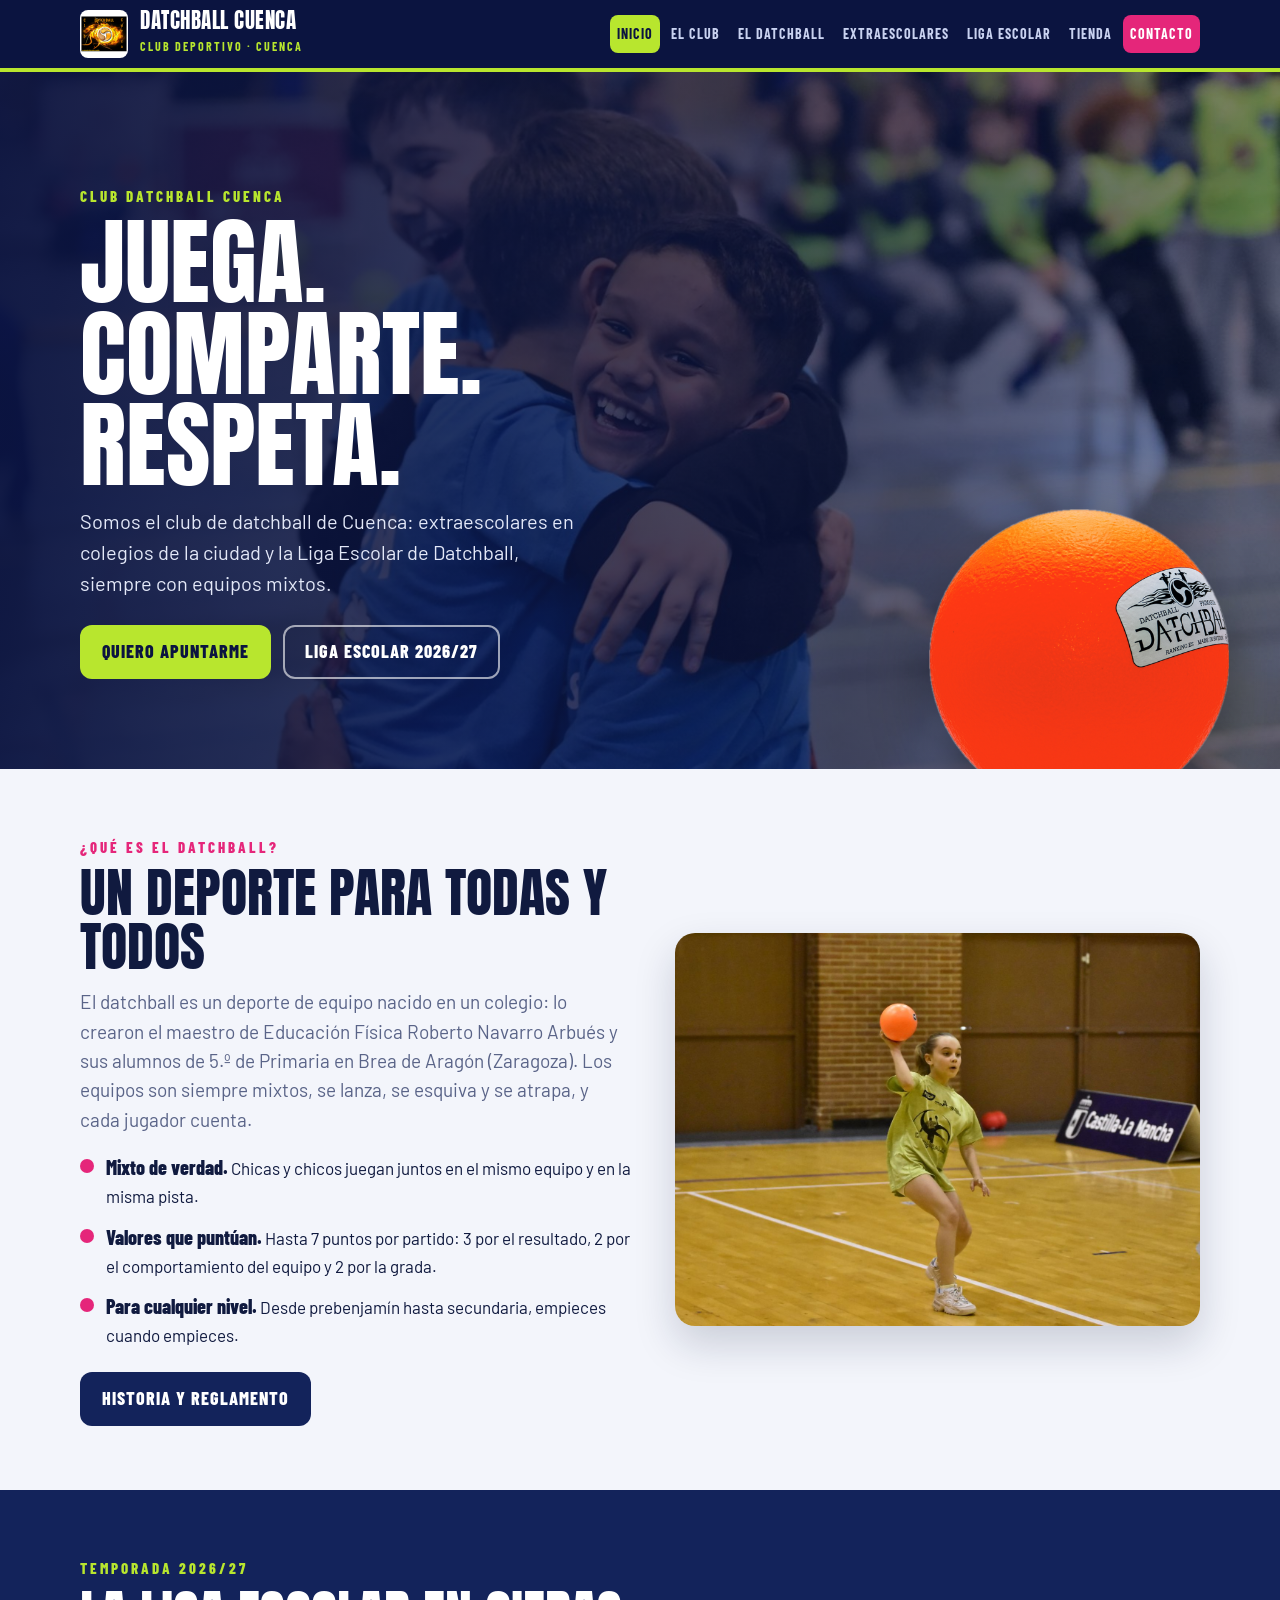
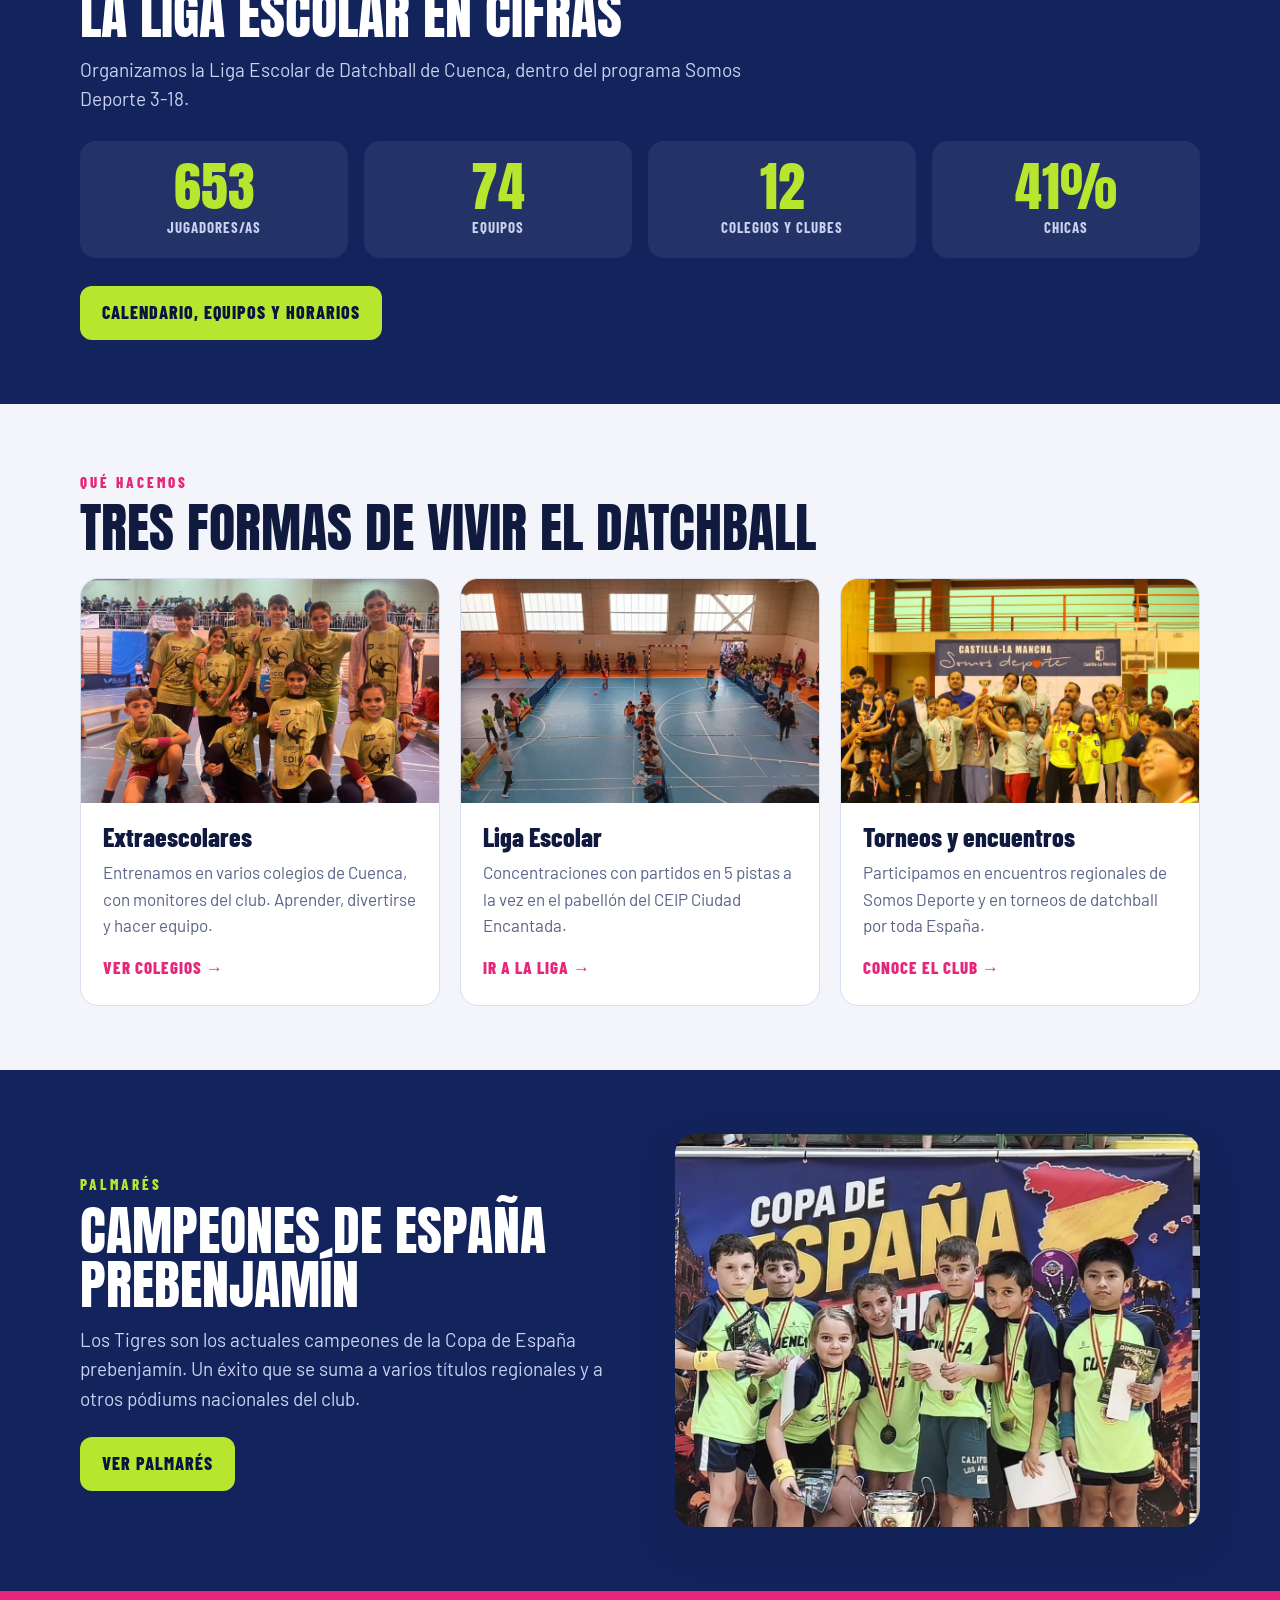
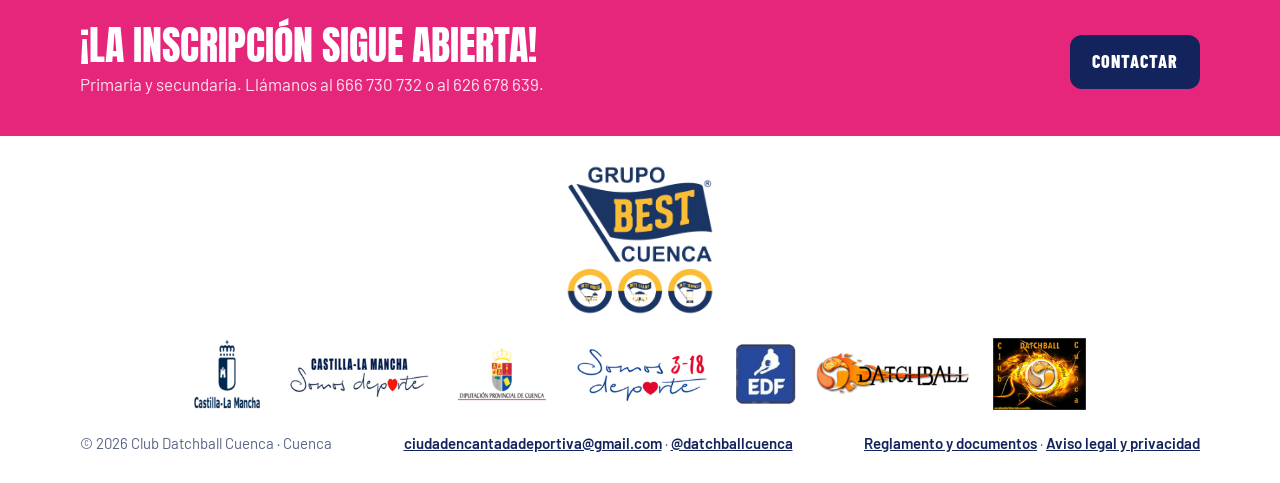
==== index.html @ ec52ca67 "Publicar web Club Datchball Cuenca" ====
<!doctype html>
<html lang="es"><head><meta charset="utf-8"><meta name="viewport" content="width=device-width,initial-scale=1">
<title>Club Datchball Cuenca · Deporte mixto en Cuenca</title>
<meta name="description" content="Club Datchball Cuenca: extraescolares de datchball en colegios de Cuenca y organización de la Liga Escolar de Datchball 2026/27.">
<meta property="og:title" content="Club Datchball Cuenca · Deporte mixto en Cuenca"><meta property="og:description" content="Club Datchball Cuenca: extraescolares de datchball en colegios de Cuenca y organización de la Liga Escolar de Datchball 2026/27."><meta property="og:image" content="img/hero.jpg"><meta property="og:locale" content="es_ES">
<link rel="icon" href="img/logo-club.png">
<link rel="preconnect" href="https://fonts.googleapis.com"><link rel="preconnect" href="https://fonts.gstatic.com" crossorigin>
<link rel="stylesheet" href="https://fonts.googleapis.com/css2?family=Barlow+Condensed:wght@600;700;800&family=Barlow:wght@400;500;600;700&display=swap">
<link rel="stylesheet" href="css/style.css">
</head><body>
<header class="top"><div class="wrap topin">
 <a class="brand" href="index.html"><img src="img/logo-club.png" alt="Escudo del Club Datchball Cuenca" width="48" height="48"><span><b>DATCHBALL CUENCA</b><small>Club deportivo · Cuenca</small></span></a>
 <button class="burger" aria-label="Abrir menú" aria-expanded="false" onclick="const n=document.getElementById('menu');n.classList.toggle('open');this.setAttribute('aria-expanded',n.classList.contains('open'))">☰</button>
 <nav class="menu" id="menu" aria-label="Menú principal"><a href="index.html" aria-current="page">Inicio</a><a href="club.html">El club</a><a href="datchball.html">El datchball</a><a href="extraescolares.html">Extraescolares</a><a href="liga/index.html">Liga escolar</a><a href="tienda.html">Tienda</a><a href="contacto.html" class="cta">Contacto</a></nav>
</div></header>
<main>

<section class="hero"><img src="img/hero.jpg" alt="">
 <div class="wrap"><span class="eyebrow">Club Datchball Cuenca</span>
  <h1>Juega. Comparte. Respeta.</h1>
  <p>Somos el club de datchball de Cuenca: extraescolares en colegios de la ciudad y la Liga Escolar de Datchball, siempre con equipos mixtos.</p>
  <div class="btns"><a class="btn" href="extraescolares.html">Quiero apuntarme</a><a class="btn ghost" href="liga/index.html">Liga escolar 2026/27</a></div>
 </div><img class="ball" src="img/ball_orange.png" alt=""></section>

<section class="blk"><div class="wrap split">
 <div><span class="eyebrow">¿Qué es el datchball?</span><h2 class="h2">Un deporte para todas y todos</h2>
  <p class="lead">El datchball es un deporte de equipo nacido en un colegio: lo crearon el maestro de Educación Física Roberto Navarro Arbués y sus alumnos de 5.º de Primaria en Brea de Aragón (Zaragoza). Los equipos son siempre mixtos, se lanza, se esquiva y se atrapa, y cada jugador cuenta.</p>
  <ul class="vals">
   <li><span><b>Mixto de verdad.</b> Chicas y chicos juegan juntos en el mismo equipo y en la misma pista.</span></li>
   <li><span><b>Valores que puntúan.</b> Hasta 7 puntos por partido: 3 por el resultado, 2 por el comportamiento del equipo y 2 por la grada.</span></li>
   <li><span><b>Para cualquier nivel.</b> Desde prebenjamín hasta secundaria, empieces cuando empieces.</span></li>
  </ul>
  <div class="btns" style="margin-top:24px"><a class="btn navy" href="datchball.html">Historia y reglamento</a></div></div>
 <div class="photo"><img src="img/lanz.jpg" alt="Jugadora lanzando en un partido de datchball"></div>
</div></section>

<section class="blk navy"><div class="wrap">
 <span class="eyebrow" style="color:var(--lime)">Temporada 2026/27</span><h2 class="h2">La liga escolar en cifras</h2>
 <p class="lead">Organizamos la Liga Escolar de Datchball de Cuenca, dentro del programa Somos Deporte 3-18.</p>
 <div class="stats"><div><b>653</b><span>Jugadores/as</span></div><div><b>74</b><span>Equipos</span></div><div><b>12</b><span>Colegios y clubes</span></div><div><b>41%</b><span>Chicas</span></div></div>
 <div class="btns" style="margin-top:28px"><a class="btn" href="liga/index.html">Calendario, equipos y horarios</a></div>
</div></section>

<section class="blk"><div class="wrap">
 <span class="eyebrow">Qué hacemos</span><h2 class="h2">Tres formas de vivir el datchball</h2>
 <div class="grid g3" style="margin-top:24px">
  <a class="card" href="extraescolares.html"><img class="ci" src="img/equipo1.jpg" alt=""><div class="cb"><h3>Extraescolares</h3><p>Entrenamos en varios colegios de Cuenca, con monitores del club. Aprender, divertirse y hacer equipo.</p><span class="more">Ver colegios →</span></div></a>
  <a class="card" href="liga/index.html"><img class="ci" src="img/pabellon.jpg" alt=""><div class="cb"><h3>Liga Escolar</h3><p>Concentraciones con partidos en 5 pistas a la vez en el pabellón del CEIP Ciudad Encantada.</p><span class="more">Ir a la liga →</span></div></a>
  <a class="card" href="club.html"><img class="ci" src="img/podio.jpg" alt=""><div class="cb"><h3>Torneos y encuentros</h3><p>Participamos en encuentros regionales de Somos Deporte y en torneos de datchball por toda España.</p><span class="more">Conoce el club →</span></div></a>
 </div></div></section>

<section class="blk navy"><div class="wrap split">
 <div><span class="eyebrow" style="color:var(--lime)">Palmarés</span><h2 class="h2">Campeones de España prebenjamín</h2>
  <p class="lead">Los Tigres son los actuales campeones de la Copa de España prebenjamín. Un éxito que se suma a varios títulos regionales y a otros pódiums nacionales del club.</p>
  <div class="btns" style="margin-top:24px"><a class="btn" href="club.html#palmares">Ver palmarés</a></div></div>
 <div class="photo"><img src="img/tigres-copa-espana.jpg" alt="Los Tigres, campeones de la Copa de España prebenjamín" style="aspect-ratio:4/3;object-position:center 45%"></div>
</div></section>

<section class="band"><div class="wrap"><div><h2>¡La inscripción sigue abierta!</h2><p>Primaria y secundaria. Llámanos al 666 730 732 o al 626 678 639.</p></div><a class="btn navy" href="contacto.html">Contactar</a></div></section>

</main>
<footer class="foot"><div class="wrap">
 <div class="footsp"><a href="club.html#patrocinadores"><img src="img/grupo-best-cuenca.png" alt="Grupo Best Cuenca, patrocinador principal" width="150"></a></div>
 <img class="strip" src="img/strip.png" alt="Castilla-La Mancha · Somos Deporte · Diputación de Cuenca · Somos Deporte 3-18 · Datchball · Club Datchball Cuenca">
 <div class="cols"><span>© 2026 Club Datchball Cuenca · Cuenca</span>
 <span><a href="mailto:ciudadencantadadeportiva@gmail.com">ciudadencantadadeportiva@gmail.com</a> · <a href="https://www.instagram.com/datchballcuenca/" rel="noopener">@datchballcuenca</a></span>
 <span><a href="datchball.html#documentos">Reglamento y documentos</a> · <a href="aviso-legal.html">Aviso legal y privacidad</a></span></div>
</div></footer>
</body></html>
---- css/style.css ----
@font-face{font-family:'Anton';src:url(../fonts/anton-latin-400-normal.woff2) format('woff2');font-display:swap}
:root{
  --bg:#F3F5FB;--surface:#fff;--surface2:#E9EDF7;--fg:#101A3F;--muted:#5A6488;--line:#D8DEEE;
  --navy:#13235B;--navy2:#0B1440;--lime:#B8E62E;--pink:#E5267A;--sun:#F5C518;--orange:#E9620E;
  --display:'Anton',Impact,'Arial Narrow',sans-serif;--cond:'Barlow Condensed','Arial Narrow',sans-serif;--body:'Barlow',system-ui,-apple-system,'Segoe UI',sans-serif;
}
*{box-sizing:border-box}
html{scroll-behavior:smooth}
body{margin:0;background:var(--bg);color:var(--fg);font-family:var(--body);font-size:17px;line-height:1.55}
img{max-width:100%;display:block}
a{color:inherit}
.wrap{max-width:1160px;margin:0 auto;padding-inline:20px}
/* header */
header.top{position:sticky;top:0;z-index:50;background:var(--navy2);color:#fff;border-bottom:4px solid var(--lime)}
.topin{display:flex;align-items:center;gap:16px;min-height:68px}
.brand{display:flex;align-items:center;gap:12px;text-decoration:none;margin-right:auto}
.brand img{width:48px;height:48px;border-radius:8px}
.brand b{font-family:var(--display);font-weight:400;font-size:24px;letter-spacing:.5px;line-height:1;display:block}
.brand small{font-family:var(--cond);font-weight:700;letter-spacing:2px;font-size:12px;color:var(--lime);text-transform:uppercase}
nav.menu{display:flex;gap:4px}
nav.menu a{font-family:var(--cond);font-weight:700;letter-spacing:1px;font-size:17px;text-transform:uppercase;color:#C9D2F0;text-decoration:none;padding:8px 12px;border-radius:8px;white-space:nowrap}
nav.menu a:hover{color:#fff;background:rgba(255,255,255,.08)}
nav.menu a[aria-current="page"]{background:var(--lime);color:var(--navy2)}
nav.menu a.cta{background:var(--pink);color:#fff}
.burger{display:none;background:none;border:0;color:#fff;font-size:30px;cursor:pointer;line-height:1;padding:6px}
@media (max-width:900px){
  .burger{display:block}
  nav.menu{display:none;position:absolute;left:0;right:0;top:100%;background:var(--navy2);flex-direction:column;padding:10px 20px 18px;border-bottom:4px solid var(--lime)}
  nav.menu.open{display:flex}
  nav.menu a{font-size:20px;padding:12px}
}
/* hero */
.hero{position:relative;color:#fff;background:var(--navy2);overflow:hidden}
.hero>img{position:absolute;inset:0;width:100%;height:100%;object-fit:cover;opacity:.55}
.hero::after{content:"";position:absolute;inset:0;background:linear-gradient(90deg,rgba(11,20,64,.92) 0%,rgba(11,20,64,.55) 55%,rgba(11,20,64,.1) 100%)}
.hero .wrap{position:relative;z-index:1;padding-block:110px 90px}
.hero.small .wrap{padding-block:70px 56px}
.eyebrow{font-family:var(--cond);font-weight:800;letter-spacing:3px;text-transform:uppercase;font-size:15px;color:var(--pink)}
.hero .eyebrow{color:var(--lime)}
.hero h1{font-family:var(--display);font-weight:400;font-size:clamp(46px,8vw,96px);line-height:.95;text-transform:uppercase;margin:8px 0 16px;max-width:12ch}
.hero.small h1{font-size:clamp(40px,6vw,68px);max-width:none}
.hero p{font-size:20px;max-width:46ch;margin:0 0 26px;color:#E3E8F8}
.btns{display:flex;gap:12px;flex-wrap:wrap}
.btn{display:inline-block;font-family:var(--cond);font-weight:800;letter-spacing:1px;font-size:18px;text-transform:uppercase;padding:13px 22px;border-radius:12px;text-decoration:none;background:var(--lime);color:var(--navy2);border:0;cursor:pointer}
.btn.pink{background:var(--pink);color:#fff}
.btn.ghost{background:transparent;color:#fff;box-shadow:inset 0 0 0 2px rgba(255,255,255,.6)}
.btn.navy{background:var(--navy);color:#fff}
.hero>img.ball{position:absolute;z-index:2;inset:auto 4% -40px auto;height:auto;opacity:1;object-fit:contain;width:min(30vw,300px);filter:drop-shadow(0 20px 30px rgba(0,0,0,.4))}
@media (max-width:700px){.hero>img.ball{inset:auto -20px -30px auto;width:130px;bottom:-30px;right:-20px}}
/* sections */
section.blk{padding-block:64px}
section.blk.alt{background:var(--surface)}
section.blk.navy{background:var(--navy);color:#fff}
.h2{font-family:var(--display);font-weight:400;font-size:clamp(34px,5vw,54px);line-height:1;text-transform:uppercase;margin:6px 0 14px}
.lead{color:var(--muted);max-width:62ch;font-size:19px;margin:0}
.navy .lead{color:#C9D2F0}
.grid{display:grid;gap:20px}
.g2{grid-template-columns:repeat(auto-fit,minmax(min(100%,420px),1fr))}
.g3{grid-template-columns:repeat(auto-fit,minmax(min(100%,300px),1fr))}
.g4{grid-template-columns:repeat(auto-fit,minmax(min(100%,220px),1fr))}
.split{display:grid;grid-template-columns:1.05fr 1fr;gap:44px;align-items:center}
@media (max-width:860px){.split{grid-template-columns:1fr}}
.photo{border-radius:20px;overflow:hidden;box-shadow:0 18px 40px rgba(16,26,63,.18)}
.photo img{width:100%;height:100%;object-fit:cover;aspect-ratio:4/3}
.card{background:var(--surface);border:1px solid var(--line);border-radius:18px;overflow:hidden;display:flex;flex-direction:column}
.card .ci{aspect-ratio:16/10;object-fit:cover;width:100%}
.card .cb{padding:20px 22px 24px;display:flex;flex-direction:column;gap:8px;flex:1}
.card h3{font-family:var(--cond);font-weight:800;font-size:26px;line-height:1.1;margin:0}
.card p{margin:0;color:var(--muted)}
.card .more{margin-top:auto;padding-top:8px;font-family:var(--cond);font-weight:800;letter-spacing:1px;text-transform:uppercase;color:var(--pink);text-decoration:none}
a.card{text-decoration:none;color:inherit;transition:transform .2s,box-shadow .2s}
a.card:hover{transform:translateY(-4px);box-shadow:0 14px 30px rgba(16,26,63,.14)}
.stats{display:grid;grid-template-columns:repeat(auto-fit,minmax(150px,1fr));gap:16px;margin-top:28px}
.stats div{background:rgba(255,255,255,.07);border-radius:16px;padding:18px;text-align:center}
.stats b{display:block;font-family:var(--display);font-weight:400;font-size:54px;line-height:1;color:var(--lime)}
.stats span{font-family:var(--cond);font-weight:700;letter-spacing:1px;text-transform:uppercase;font-size:15px;color:#C9D2F0}
.vals{list-style:none;padding:0;margin:18px 0 0;display:grid;gap:12px}
.vals li{display:flex;gap:12px;align-items:flex-start}
.vals li::before{content:"";flex:none;width:14px;height:14px;border-radius:50%;background:var(--pink);margin-top:7px}
.vals b{font-family:var(--cond);font-weight:800;font-size:20px}
.chip{display:inline-block;font-family:var(--cond);font-weight:700;font-size:15px;letter-spacing:.5px;padding:3px 12px;border-radius:99px;background:var(--surface2)}
.chip.lime{background:var(--lime);color:var(--navy2)}
.chip.pink{background:var(--pink);color:#fff}
.school{position:relative}
.school .tag{position:absolute;top:14px;left:14px}
.cats{display:grid;grid-template-columns:repeat(auto-fit,minmax(200px,1fr));gap:14px;margin-top:24px}
.cats div{border-radius:16px;padding:18px;background:var(--surface);border-top:6px solid var(--c)}
.cats b{font-family:var(--display);font-weight:400;font-size:28px;color:var(--c);display:block;line-height:1.1}
.cats span{color:var(--muted)}
.contact{display:grid;gap:14px}
.contact a.row{display:flex;gap:16px;align-items:center;background:var(--surface);border:1px solid var(--line);border-radius:16px;padding:16px 18px;text-decoration:none}
.contact a.row:hover{border-color:var(--pink)}
.contact .ic{flex:none;width:48px;height:48px;border-radius:12px;background:var(--navy);color:var(--lime);display:flex;align-items:center;justify-content:center}
.contact .ic svg{width:24px;height:24px}
.contact b{display:block;font-family:var(--cond);font-weight:800;font-size:22px;line-height:1.1}
.contact span{color:var(--muted);font-size:15px}
.map{border:0;width:100%;height:380px;border-radius:18px;background:var(--surface2)}
.band{background:var(--pink);color:#fff}
.band .wrap{display:flex;gap:20px;align-items:center;justify-content:space-between;flex-wrap:wrap;padding-block:34px}
.band h2{font-family:var(--display);font-weight:400;font-size:clamp(28px,4vw,40px);text-transform:uppercase;margin:0;line-height:1}
.band p{margin:6px 0 0;color:#FFE3EF}
.gallery{display:grid;grid-template-columns:repeat(auto-fill,minmax(min(100%,260px),1fr));gap:12px}
.gallery img{aspect-ratio:4/3;object-fit:cover;border-radius:14px;width:100%}
/* footer */
footer.foot{background:#fff;border-top:4px solid var(--pink);padding-block:28px;color:#5A6488;font-size:15px}
footer.foot .strip{width:100%;max-width:900px;margin:0 auto 18px}
footer.foot .cols{display:flex;gap:20px;justify-content:space-between;flex-wrap:wrap;align-items:center}
footer.foot a{color:var(--navy);font-weight:600}
:focus-visible{outline:3px solid var(--pink);outline-offset:2px}

.tl{display:grid;grid-template-columns:repeat(auto-fit,minmax(min(100%,230px),1fr));gap:16px;margin-top:28px}
.tl div{background:rgba(255,255,255,.07);border-top:5px solid var(--lime);border-radius:16px;padding:18px 20px}
.tl b{display:block;font-family:var(--display);font-weight:400;font-size:30px;color:var(--lime);line-height:1.1;margin-bottom:6px}
.tl span{color:#DCE2F5;font-size:16px}
a.card.doc .cb{padding-top:22px}
@media (max-width:1300px) and (min-width:901px){nav.menu a{font-size:15px;padding:8px 9px}.brand b{font-size:21px}}
.brand small{white-space:nowrap}

.stats.light div{background:var(--surface);border:1px solid var(--line)}
.stats.light b{color:var(--navy)}
.stats.light span{color:var(--muted);text-transform:none;letter-spacing:0;font-size:16px}
.navy .vals b{color:#fff}.navy .vals span{color:#DCE2F5}

.hor{list-style:none;padding:0;margin:4px 0 0;display:grid;gap:8px}
.hor li{display:flex;flex-direction:column;background:var(--surface2);border-radius:12px;padding:10px 14px}
.hor b{font-family:var(--cond);font-weight:800;font-size:20px;color:var(--fg)}
.hor span{color:var(--muted);font-size:15px}
.gallery{grid-template-columns:repeat(auto-fill,minmax(min(100%,220px),1fr))}
.gallery a{display:block;border-radius:14px;overflow:hidden}
.gallery a img{transition:transform .3s}
.gallery a:hover img{transform:scale(1.04)}
.lb{position:fixed;inset:0;z-index:100;background:rgba(5,10,30,.92);display:flex;align-items:center;justify-content:center;padding:20px}
.lb[hidden]{display:none}
.lb img{max-width:100%;max-height:90vh;border-radius:12px;aspect-ratio:auto;width:auto}
.lb button{position:absolute;top:14px;right:20px;background:none;border:0;color:#fff;font-size:44px;cursor:pointer}

.prod .pimg{position:relative;height:260px;background:radial-gradient(circle at 50% 60%,#1E2E72 0%,var(--navy2) 70%);display:flex;align-items:center;justify-content:center;overflow:hidden}
.prod .pimg img{width:190px;filter:drop-shadow(0 16px 24px rgba(0,0,0,.45));position:relative;z-index:2}
.prod .pimg img.b2{width:130px;position:absolute;right:16%;bottom:18px;z-index:1;transform:rotate(-14deg)}
.ph-braga{width:220px;height:120px;border-radius:60px/40px;background:repeating-linear-gradient(90deg,var(--lime) 0 18px,#a9d51f 18px 36px);display:flex;align-items:center;justify-content:center;box-shadow:0 16px 30px rgba(0,0,0,.45);transform:rotate(-6deg)}
.ph-braga span{font-family:var(--display);color:var(--navy2);text-align:center;font-size:20px;line-height:1.05}
.price{display:flex;align-items:baseline;gap:8px;margin:6px 0 10px}
.price b{font-family:var(--display);font-weight:400;font-size:44px;color:var(--pink);line-height:1}
.price span{color:var(--muted)}
.prod .btn{align-self:flex-start}
@media (max-width:1300px) and (min-width:901px){nav.menu a{font-size:14px;padding:8px 7px}}

.prod .pimg img.braga{width:100%;height:100%;object-fit:contain;background:#111;object-position:center;filter:none}

.mainsp{display:inline-flex;flex-direction:column;align-items:center;gap:12px;background:#fff;border:1px solid var(--line);border-radius:20px;padding:22px 34px;margin-top:6px}
.mainsp img{width:min(320px,70vw)}
.footsp{text-align:center;margin-bottom:12px}
.footsp img{display:inline-block;width:150px;height:auto}

.prod .pimg img.ropa{width:100%;height:100%;object-fit:contain;background:#8d9096;filter:none}
.prices{display:grid;gap:6px;margin:6px 0 12px}
.prices .price{display:flex;justify-content:space-between;align-items:baseline;gap:12px;margin:0;padding:8px 14px;background:var(--surface2);border-radius:12px}
.prices .price span{color:var(--fg);font-family:var(--cond);font-weight:700;font-size:18px}
.prices .price b{font-size:32px}
.perso .prices{grid-template-columns:repeat(auto-fit,minmax(min(100%,260px),1fr))}

.prod .pimg img.braga{width:100%;height:100%;object-fit:contain;background:#111;filter:none}
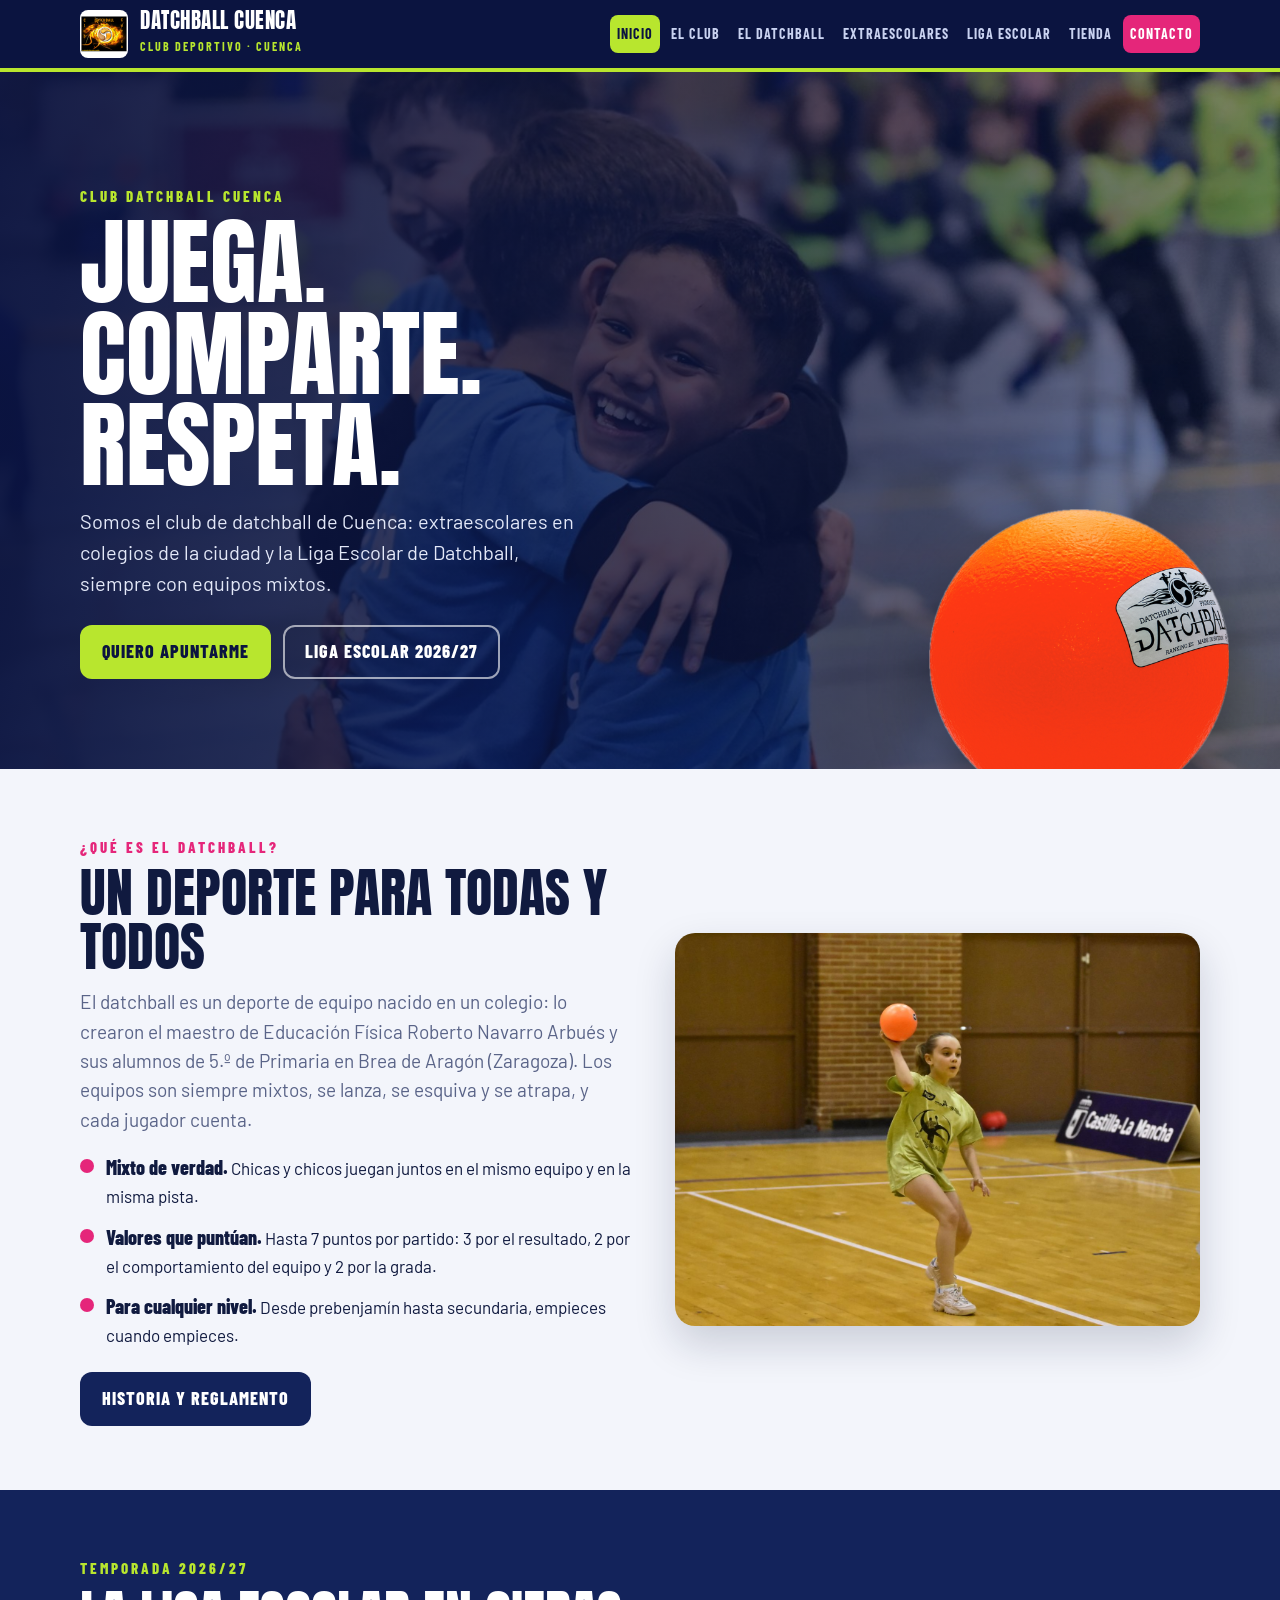
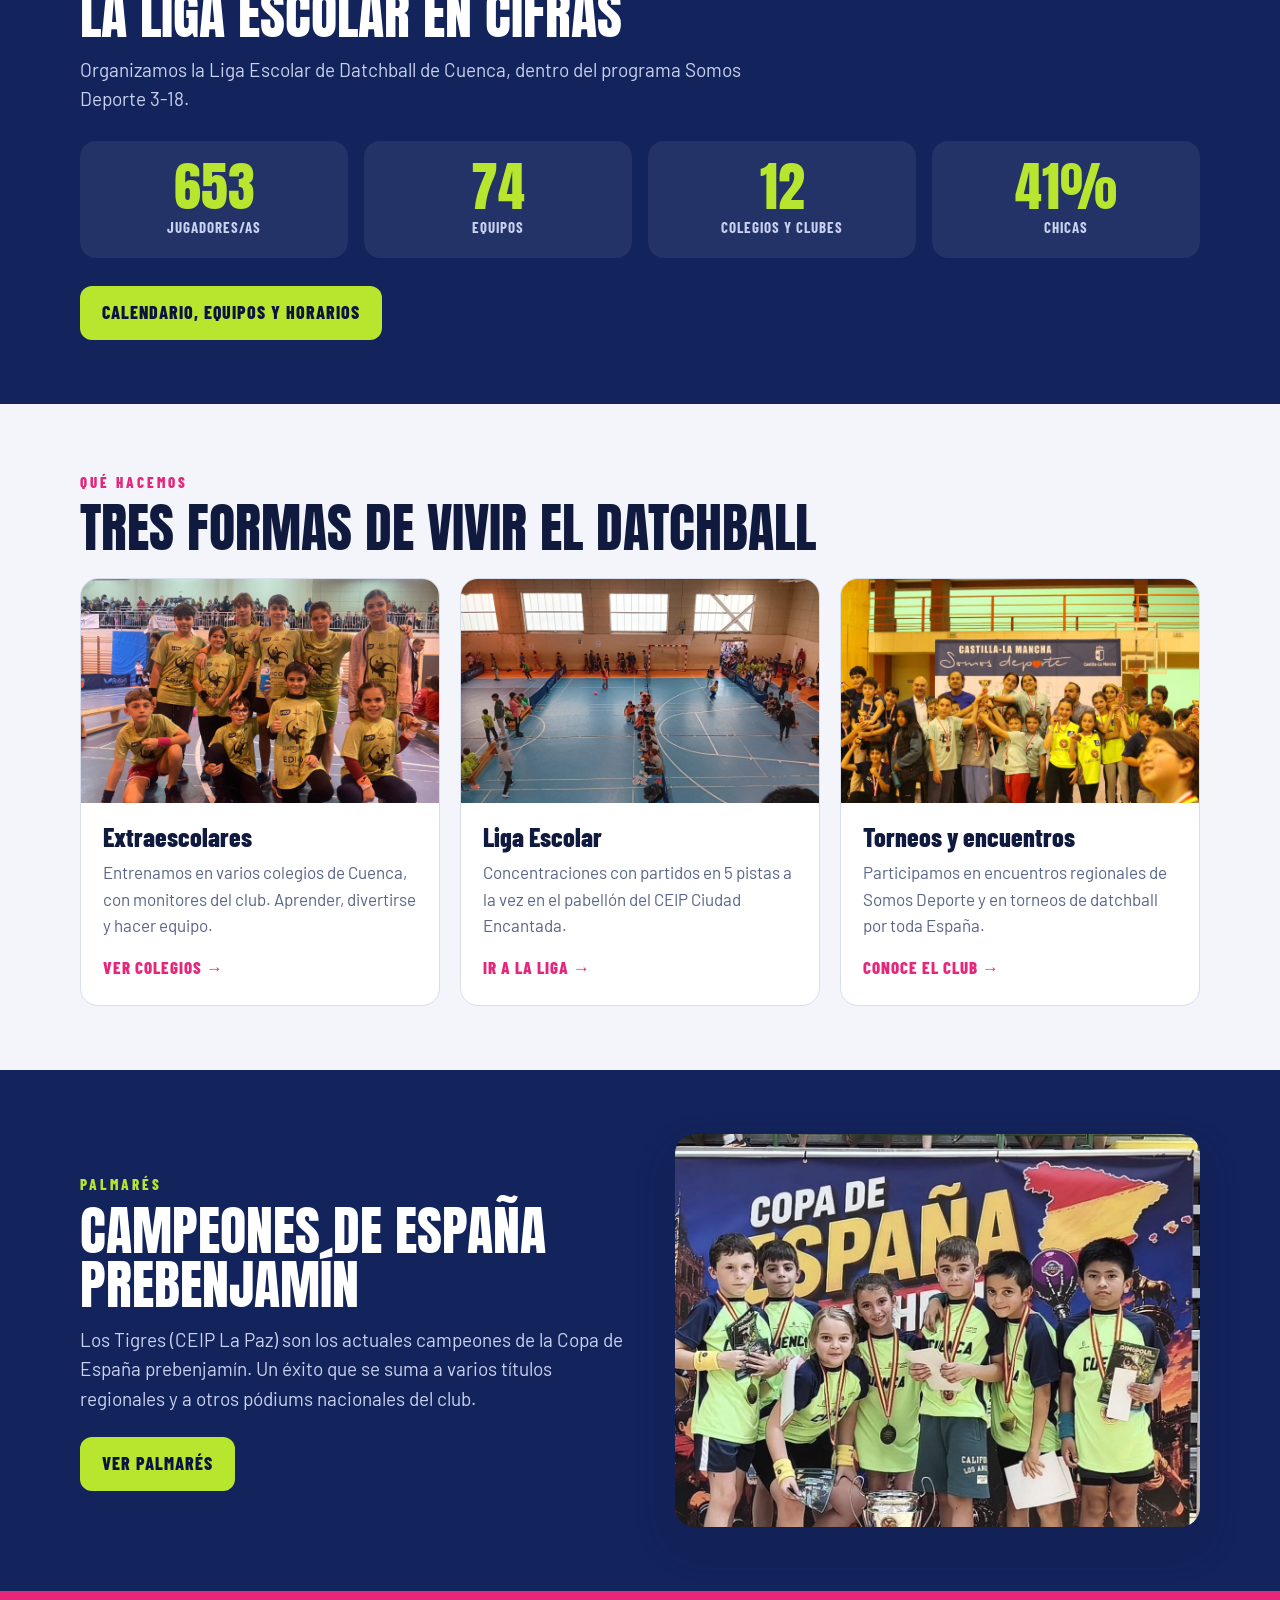
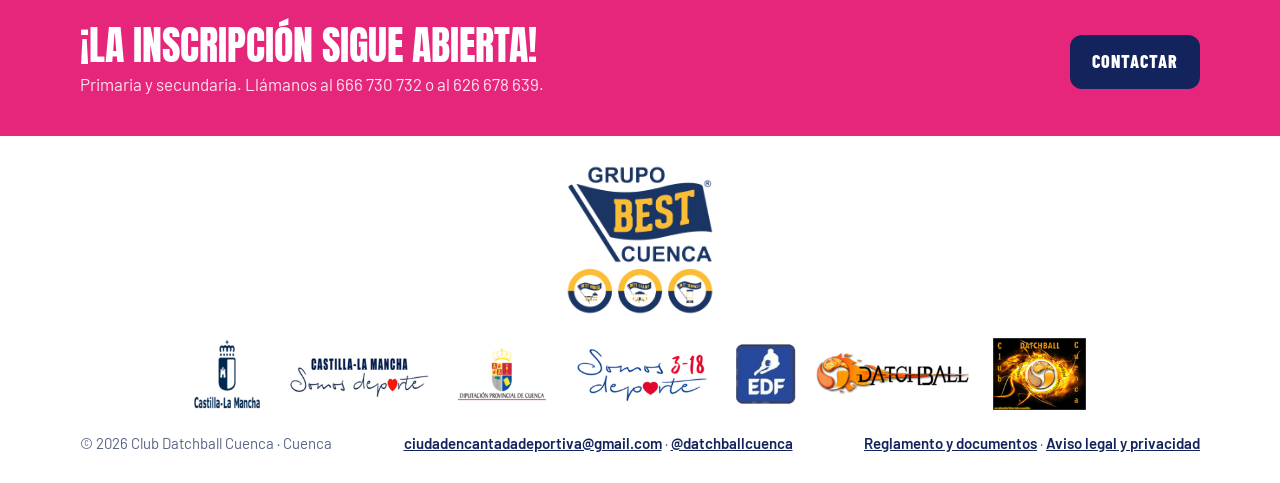
==== commit f9b08ce6: "Los Tigres (CEIP La Paz) campeones de España" ====
--- a/index.html
+++ b/index.html
@@ -51,9 +51,9 @@
 
 <section class="blk navy"><div class="wrap split">
  <div><span class="eyebrow" style="color:var(--lime)">Palmarés</span><h2 class="h2">Campeones de España prebenjamín</h2>
-  <p class="lead">Los Tigres son los actuales campeones de la Copa de España prebenjamín. Un éxito que se suma a varios títulos regionales y a otros pódiums nacionales del club.</p>
+  <p class="lead">Los Tigres (CEIP La Paz) son los actuales campeones de la Copa de España prebenjamín. Un éxito que se suma a varios títulos regionales y a otros pódiums nacionales del club.</p>
   <div class="btns" style="margin-top:24px"><a class="btn" href="club.html#palmares">Ver palmarés</a></div></div>
- <div class="photo"><img src="img/tigres-copa-espana.jpg" alt="Los Tigres, campeones de la Copa de España prebenjamín" style="aspect-ratio:4/3;object-position:center 45%"></div>
+ <div class="photo"><img src="img/tigres-copa-espana.jpg" alt="Los Tigres (CEIP La Paz), campeones de la Copa de España prebenjamín" style="aspect-ratio:4/3;object-position:center 45%"></div>
 </div></section>
 
 <section class="band"><div class="wrap"><div><h2>¡La inscripción sigue abierta!</h2><p>Primaria y secundaria. Llámanos al 666 730 732 o al 626 678 639.</p></div><a class="btn navy" href="contacto.html">Contactar</a></div></section>
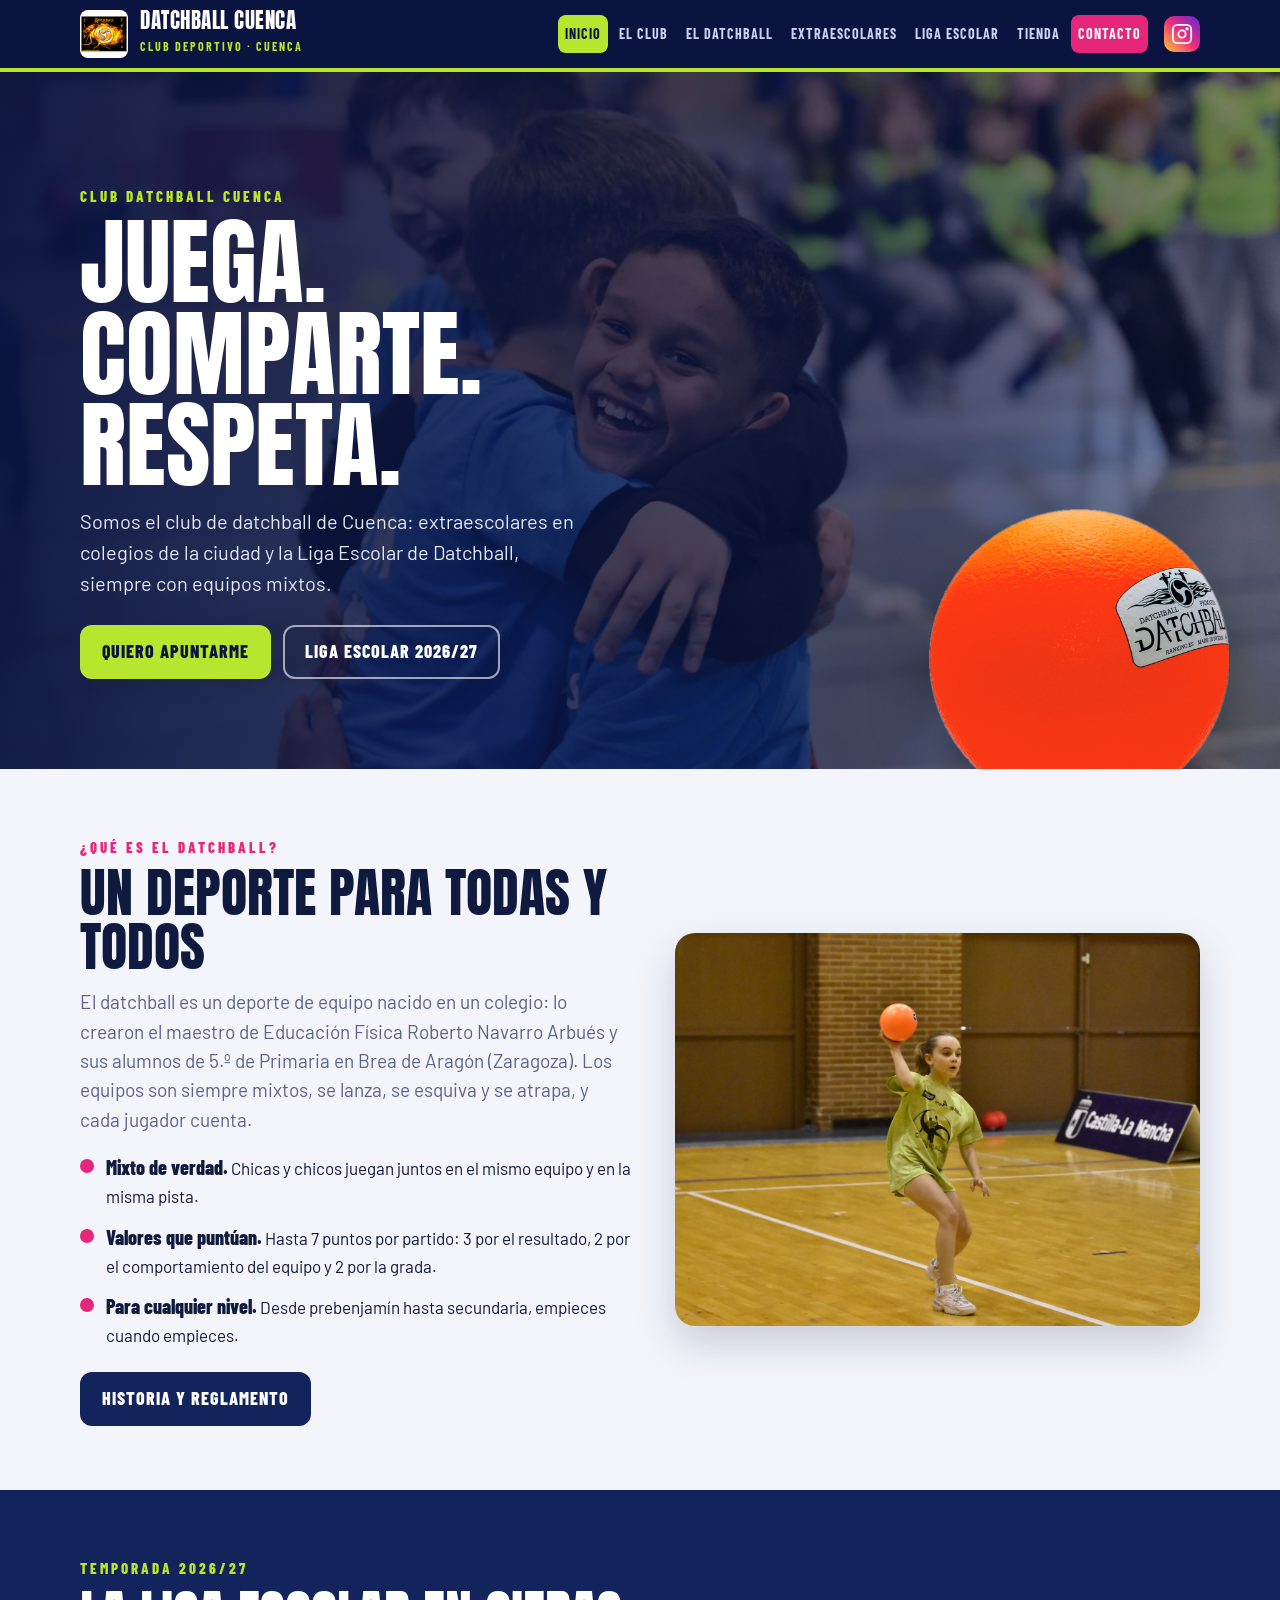
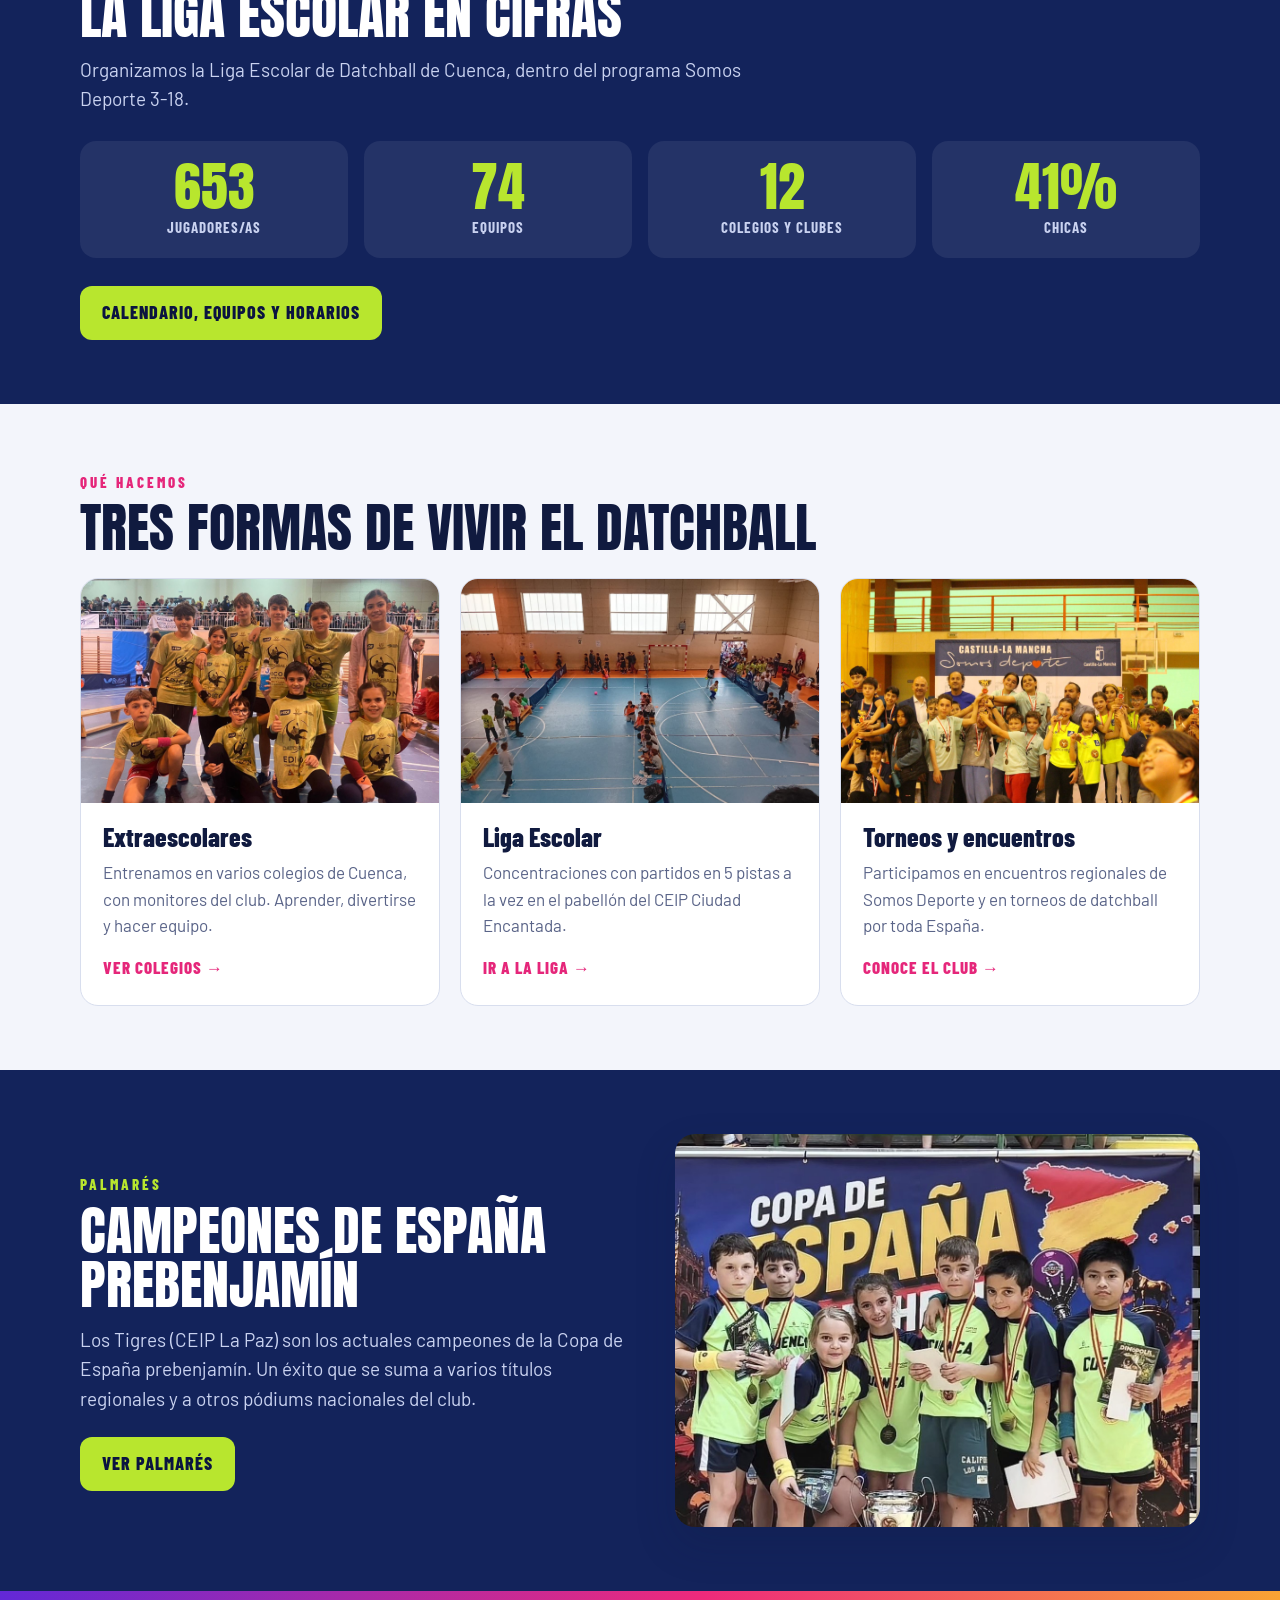
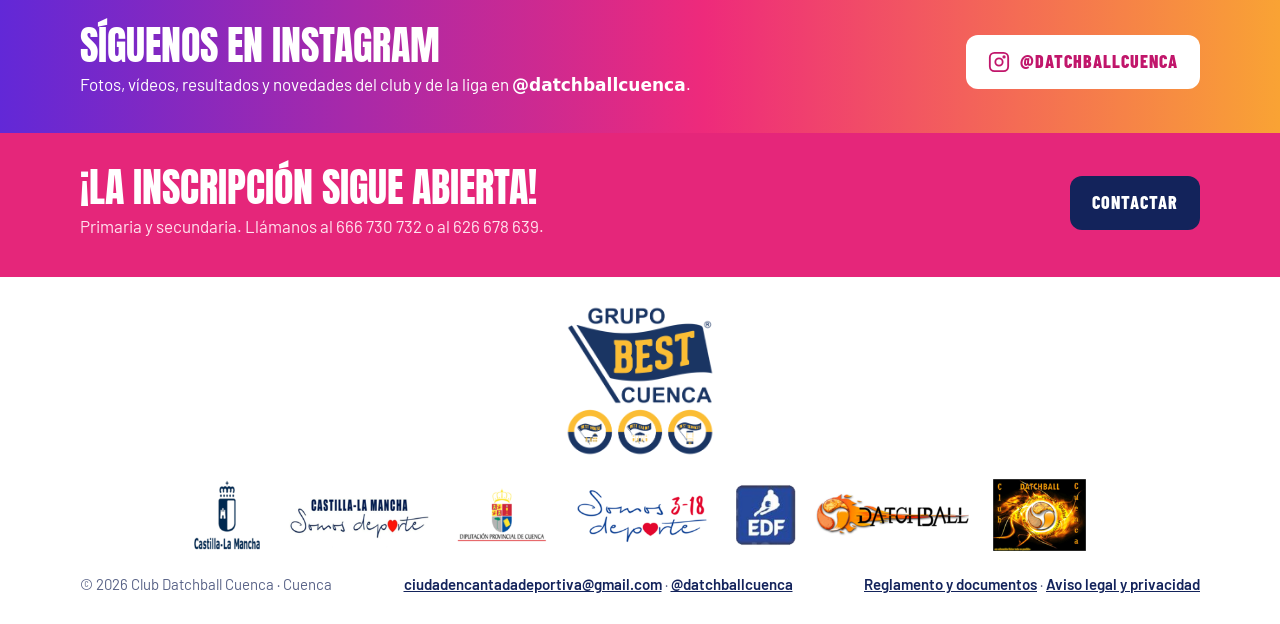
==== commit 3691074f: "Enlace directo a Instagram @datchballcuenca" ====
--- a/index.html
+++ b/index.html
@@ -10,6 +10,7 @@
 </head><body>
 <header class="top"><div class="wrap topin">
  <a class="brand" href="index.html"><img src="img/logo-club.png" alt="Escudo del Club Datchball Cuenca" width="48" height="48"><span><b>DATCHBALL CUENCA</b><small>Club deportivo · Cuenca</small></span></a>
+ <a class="igbtn" href="https://www.instagram.com/datchballcuenca/" target="_blank" rel="noopener" aria-label="Síguenos en Instagram: @datchballcuenca" title="Instagram @datchballcuenca"><svg viewBox="0 0 24 24" fill="none" stroke="currentColor" stroke-width="2" stroke-linecap="round" stroke-linejoin="round"><rect x="2" y="2" width="20" height="20" rx="5"/><circle cx="12" cy="12" r="4"/><circle cx="17.5" cy="6.5" r=".8" fill="currentColor"/></svg><span>@datchballcuenca</span></a>
  <button class="burger" aria-label="Abrir menú" aria-expanded="false" onclick="const n=document.getElementById('menu');n.classList.toggle('open');this.setAttribute('aria-expanded',n.classList.contains('open'))">☰</button>
  <nav class="menu" id="menu" aria-label="Menú principal"><a href="index.html" aria-current="page">Inicio</a><a href="club.html">El club</a><a href="datchball.html">El datchball</a><a href="extraescolares.html">Extraescolares</a><a href="liga/index.html">Liga escolar</a><a href="tienda.html">Tienda</a><a href="contacto.html" class="cta">Contacto</a></nav>
 </div></header>
@@ -56,6 +57,7 @@
  <div class="photo"><img src="img/tigres-copa-espana.jpg" alt="Los Tigres (CEIP La Paz), campeones de la Copa de España prebenjamín" style="aspect-ratio:4/3;object-position:center 45%"></div>
 </div></section>
 
+<section class="band igband"><div class="wrap"><div><h2>Síguenos en Instagram</h2><p>Fotos, vídeos, resultados y novedades del club y de la liga en <b>@datchballcuenca</b>.</p></div><a class="btn igcta" href="https://www.instagram.com/datchballcuenca/" target="_blank" rel="noopener"><svg viewBox="0 0 24 24" fill="none" stroke="currentColor" stroke-width="2" stroke-linecap="round" stroke-linejoin="round"><rect x="2" y="2" width="20" height="20" rx="5"/><circle cx="12" cy="12" r="4"/><circle cx="17.5" cy="6.5" r=".8" fill="currentColor"/></svg> @datchballcuenca</a></div></section>
 <section class="band"><div class="wrap"><div><h2>¡La inscripción sigue abierta!</h2><p>Primaria y secundaria. Llámanos al 666 730 732 o al 626 678 639.</p></div><a class="btn navy" href="contacto.html">Contactar</a></div></section>
 
 </main>
@@ -63,7 +65,7 @@
  <div class="footsp"><a href="club.html#patrocinadores"><img src="img/grupo-best-cuenca.png" alt="Grupo Best Cuenca, patrocinador principal" width="150"></a></div>
  <img class="strip" src="img/strip.png" alt="Castilla-La Mancha · Somos Deporte · Diputación de Cuenca · Somos Deporte 3-18 · Datchball · Club Datchball Cuenca">
  <div class="cols"><span>© 2026 Club Datchball Cuenca · Cuenca</span>
- <span><a href="mailto:ciudadencantadadeportiva@gmail.com">ciudadencantadadeportiva@gmail.com</a> · <a href="https://www.instagram.com/datchballcuenca/" rel="noopener">@datchballcuenca</a></span>
+ <span><a href="mailto:ciudadencantadadeportiva@gmail.com">ciudadencantadadeportiva@gmail.com</a> · <a href="https://www.instagram.com/datchballcuenca/" target="_blank" rel="noopener">@datchballcuenca</a></span>
  <span><a href="datchball.html#documentos">Reglamento y documentos</a> · <a href="aviso-legal.html">Aviso legal y privacidad</a></span></div>
 </div></footer>
 </body></html>
--- a/css/style.css
+++ b/css/style.css
@@ -160,3 +160,18 @@
 .perso .prices{grid-template-columns:repeat(auto-fit,minmax(min(100%,260px),1fr))}
 
 .prod .pimg img.braga{width:100%;height:100%;object-fit:contain;background:#111;filter:none}
+
+/* Instagram */
+.igbtn{display:inline-flex;align-items:center;gap:8px;color:#fff;text-decoration:none;font-family:var(--cond);font-weight:700;letter-spacing:.5px;font-size:15px;padding:7px 12px;border-radius:10px;background:linear-gradient(45deg,#f9ce34,#ee2a7b 50%,#6228d7);white-space:nowrap}
+.igbtn svg{width:22px;height:22px;flex:none}
+.igbtn:hover{filter:brightness(1.1)}
+@media (max-width:1500px){.igbtn span{display:none}.igbtn{padding:7px}}
+@media (max-width:1500px) and (min-width:1301px){nav.menu a{font-size:15px;padding:8px 9px}}
+@media (max-width:1100px) and (min-width:901px){.brand small{display:none}.brand b{font-size:18px}nav.menu a{font-size:12px;padding:6px 5px;letter-spacing:.3px}}
+.brand{flex:none}.menu{order:2}.igbtn{order:3}.burger{order:4}
+@media (max-width:900px){.brand{flex:0 1 auto;min-width:0}.brand small{overflow:hidden;text-overflow:ellipsis}.igbtn{padding:6px;border-radius:9px}.igbtn svg{width:20px;height:20px}.topin{gap:10px}}
+@media (max-width:400px){.brand b{font-size:19px}.brand small{font-size:10px;letter-spacing:1px}.brand{gap:8px}}
+.igband{background:linear-gradient(90deg,#6228d7,#ee2a7b 55%,#f9a334)}
+.igband p{color:#fff}
+.btn.igcta{background:#fff;color:#c1166b;display:inline-flex;align-items:center;gap:10px}
+.btn.igcta svg{width:22px;height:22px}
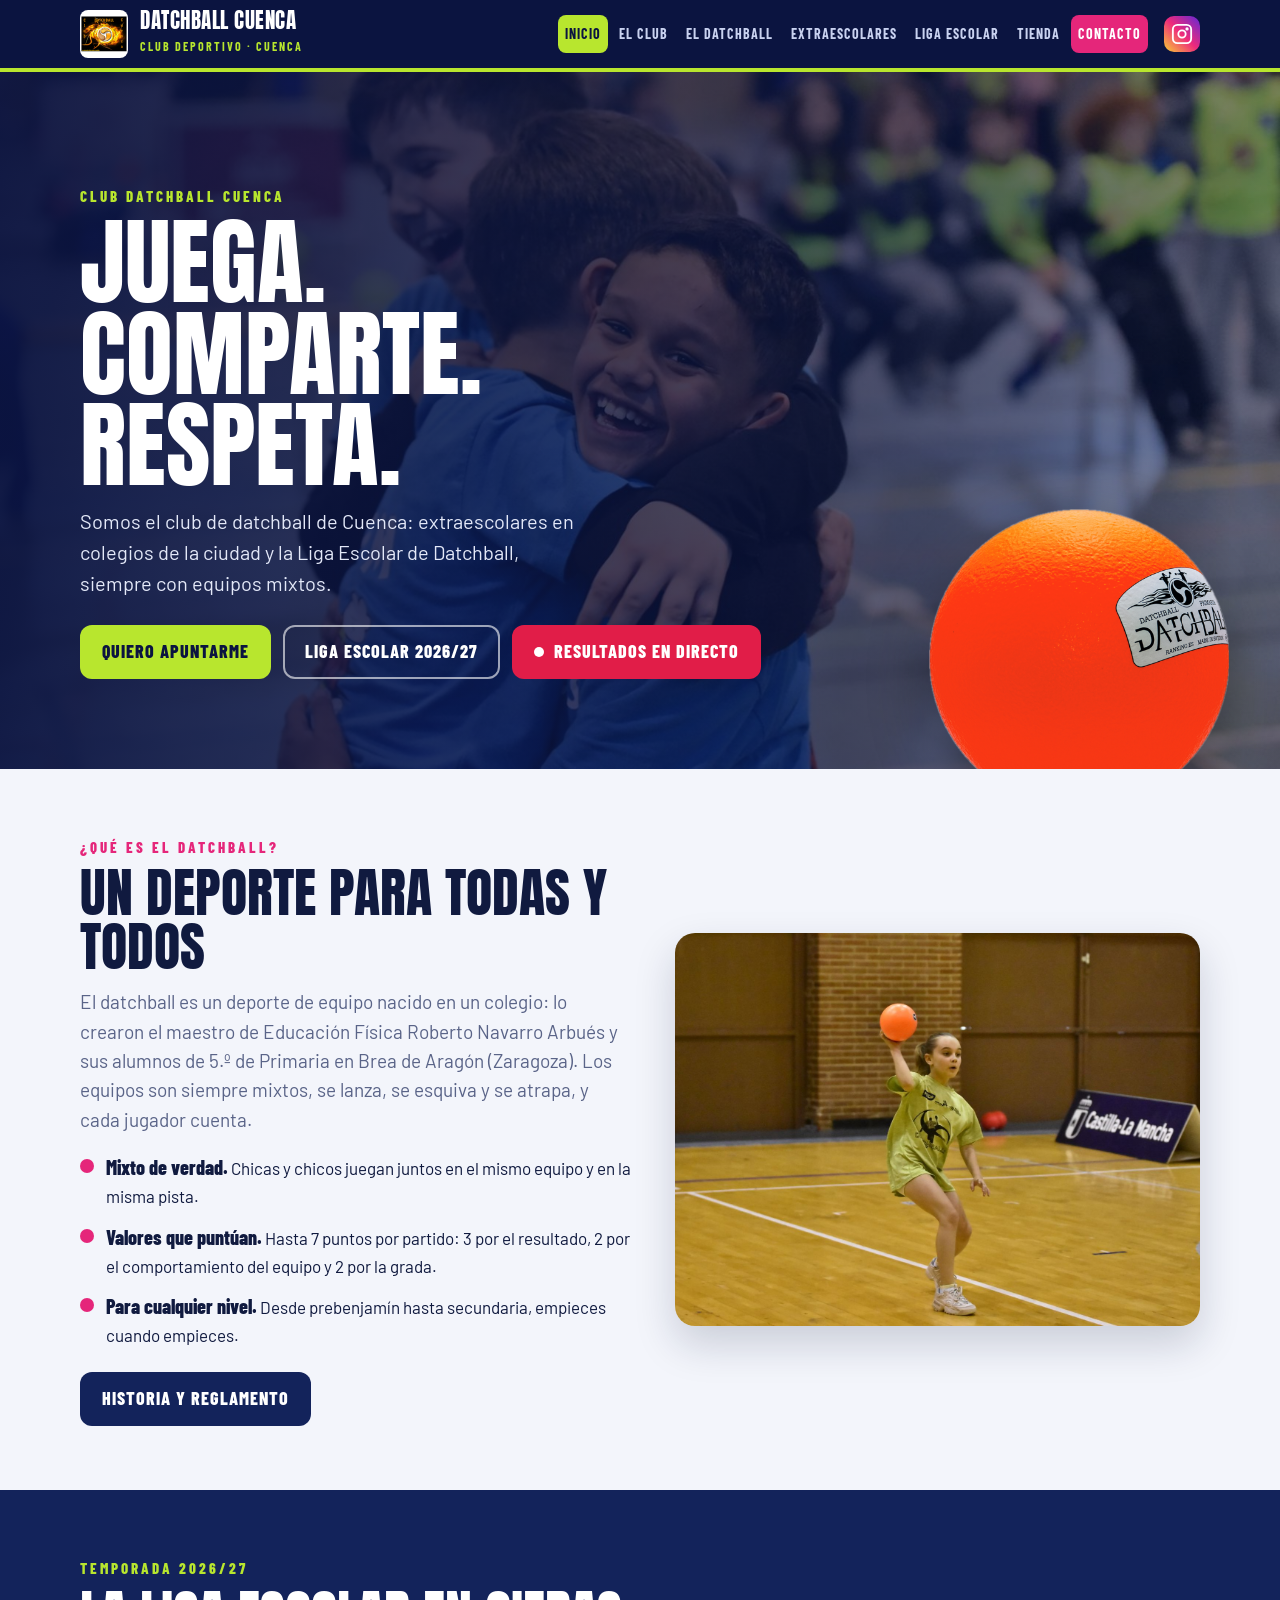
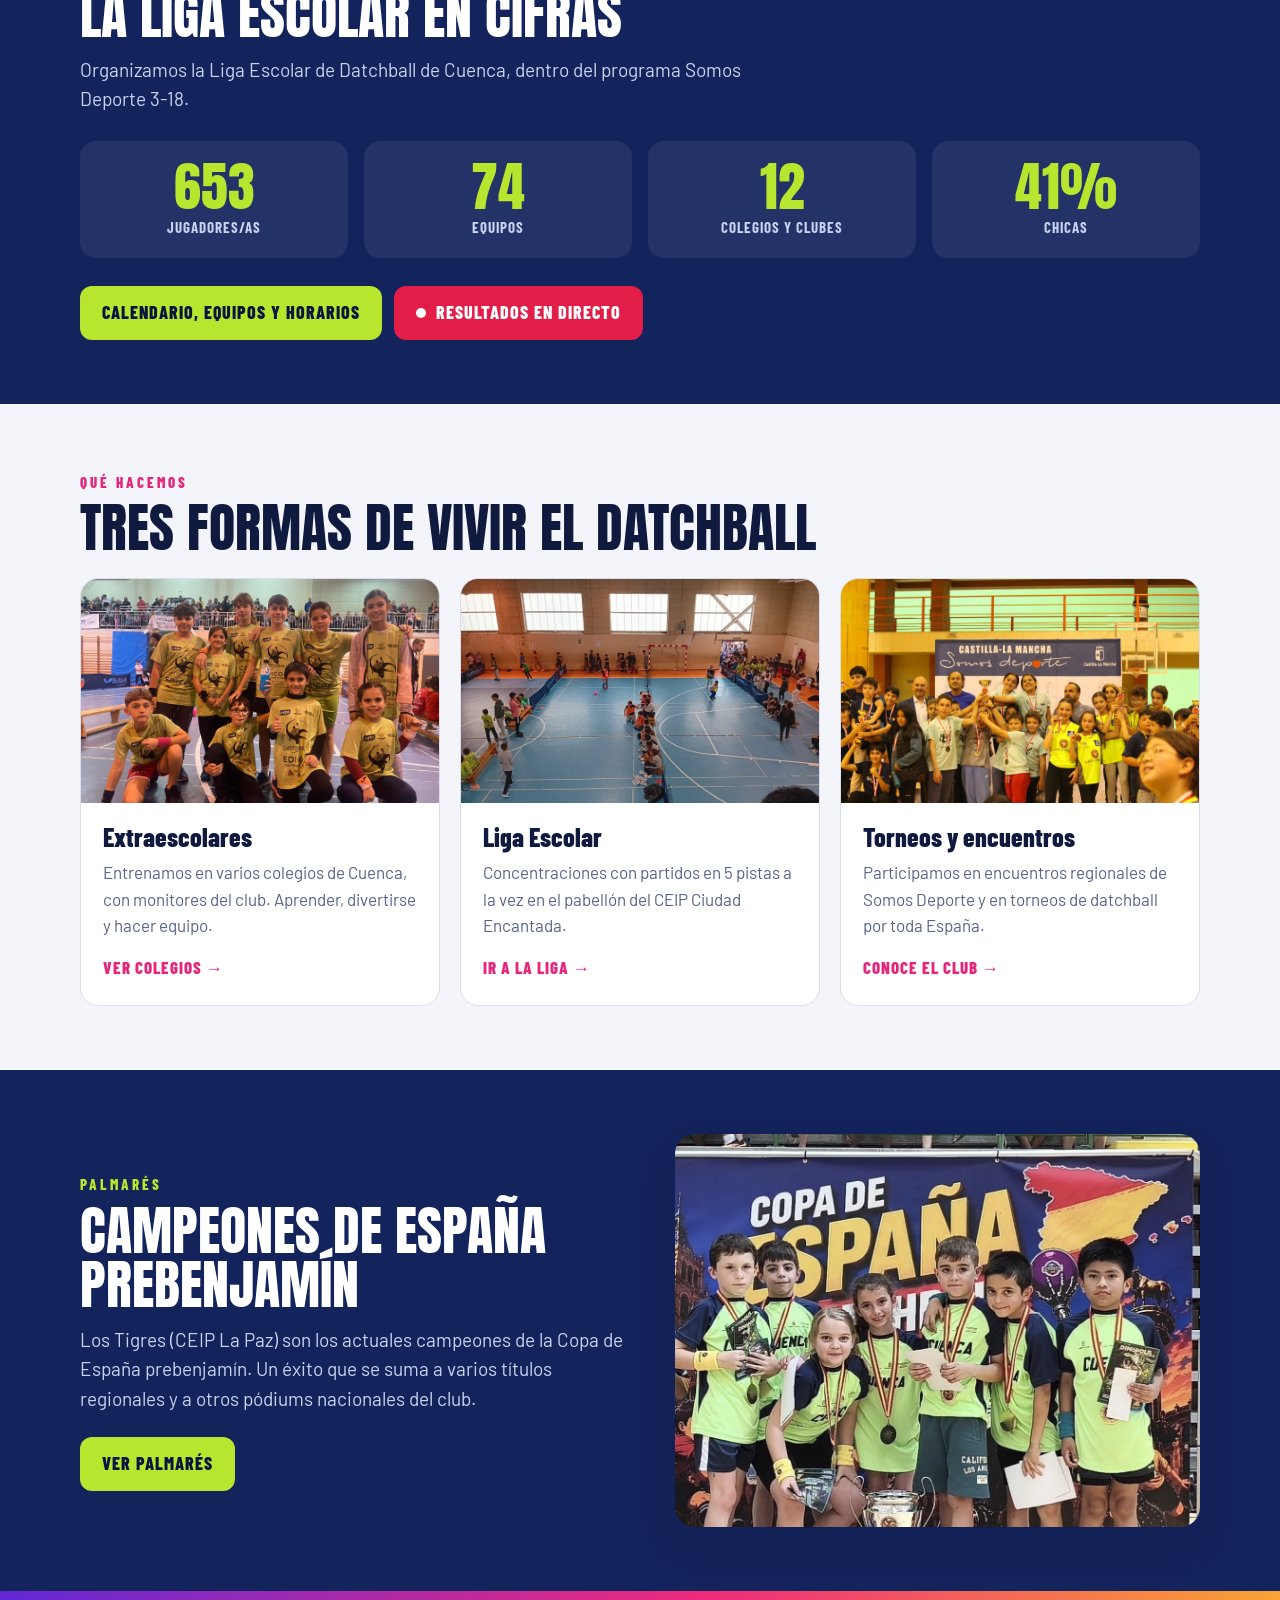
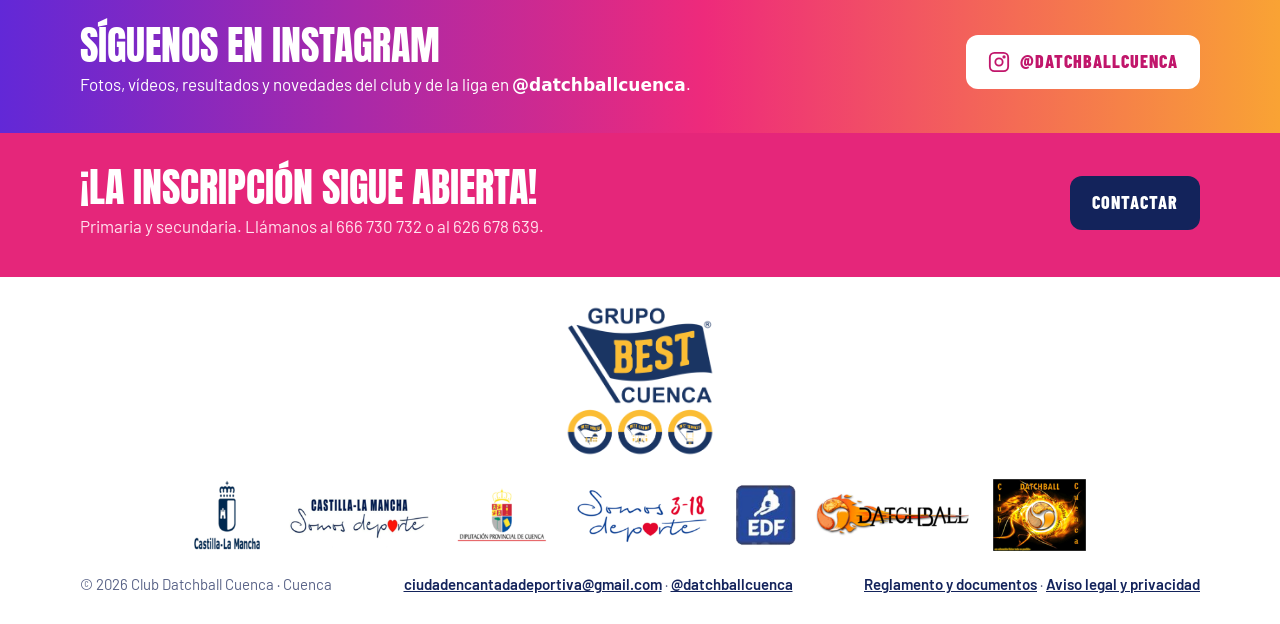
==== commit 86ee1954: "Enlace a resultados en directo en Copa Facil" ====
--- a/index.html
+++ b/index.html
@@ -20,7 +20,7 @@
  <div class="wrap"><span class="eyebrow">Club Datchball Cuenca</span>
   <h1>Juega. Comparte. Respeta.</h1>
   <p>Somos el club de datchball de Cuenca: extraescolares en colegios de la ciudad y la Liga Escolar de Datchball, siempre con equipos mixtos.</p>
-  <div class="btns"><a class="btn" href="extraescolares.html">Quiero apuntarme</a><a class="btn ghost" href="liga/index.html">Liga escolar 2026/27</a></div>
+  <div class="btns"><a class="btn" href="extraescolares.html">Quiero apuntarme</a><a class="btn ghost" href="liga/index.html">Liga escolar 2026/27</a><a class="btn live" href="https://copafacil.com/-34f3w" target="_blank" rel="noopener"><i class="dot"></i>Resultados en directo</a></div>
  </div><img class="ball" src="img/ball_orange.png" alt=""></section>
 
 <section class="blk"><div class="wrap split">
@@ -39,7 +39,7 @@
  <span class="eyebrow" style="color:var(--lime)">Temporada 2026/27</span><h2 class="h2">La liga escolar en cifras</h2>
  <p class="lead">Organizamos la Liga Escolar de Datchball de Cuenca, dentro del programa Somos Deporte 3-18.</p>
  <div class="stats"><div><b>653</b><span>Jugadores/as</span></div><div><b>74</b><span>Equipos</span></div><div><b>12</b><span>Colegios y clubes</span></div><div><b>41%</b><span>Chicas</span></div></div>
- <div class="btns" style="margin-top:28px"><a class="btn" href="liga/index.html">Calendario, equipos y horarios</a></div>
+ <div class="btns" style="margin-top:28px"><a class="btn" href="liga/index.html">Calendario, equipos y horarios</a><a class="btn live" href="https://copafacil.com/-34f3w" target="_blank" rel="noopener"><i class="dot"></i>Resultados en directo</a></div>
 </div></section>
 
 <section class="blk"><div class="wrap">
--- a/css/style.css
+++ b/css/style.css
@@ -175,3 +175,9 @@
 .igband p{color:#fff}
 .btn.igcta{background:#fff;color:#c1166b;display:inline-flex;align-items:center;gap:10px}
 .btn.igcta svg{width:22px;height:22px}
+
+/* Resultados en directo */
+.btn.live{background:#e11d48;color:#fff;display:inline-flex;align-items:center;gap:10px}
+.btn.live .dot{width:10px;height:10px;border-radius:50%;background:#fff;box-shadow:0 0 0 0 rgba(255,255,255,.7);animation:livepulse 1.6s infinite;flex:none}
+@keyframes livepulse{0%{box-shadow:0 0 0 0 rgba(255,255,255,.7)}70%{box-shadow:0 0 0 9px rgba(255,255,255,0)}100%{box-shadow:0 0 0 0 rgba(255,255,255,0)}}
+@media (prefers-reduced-motion:reduce){.btn.live .dot{animation:none}}
